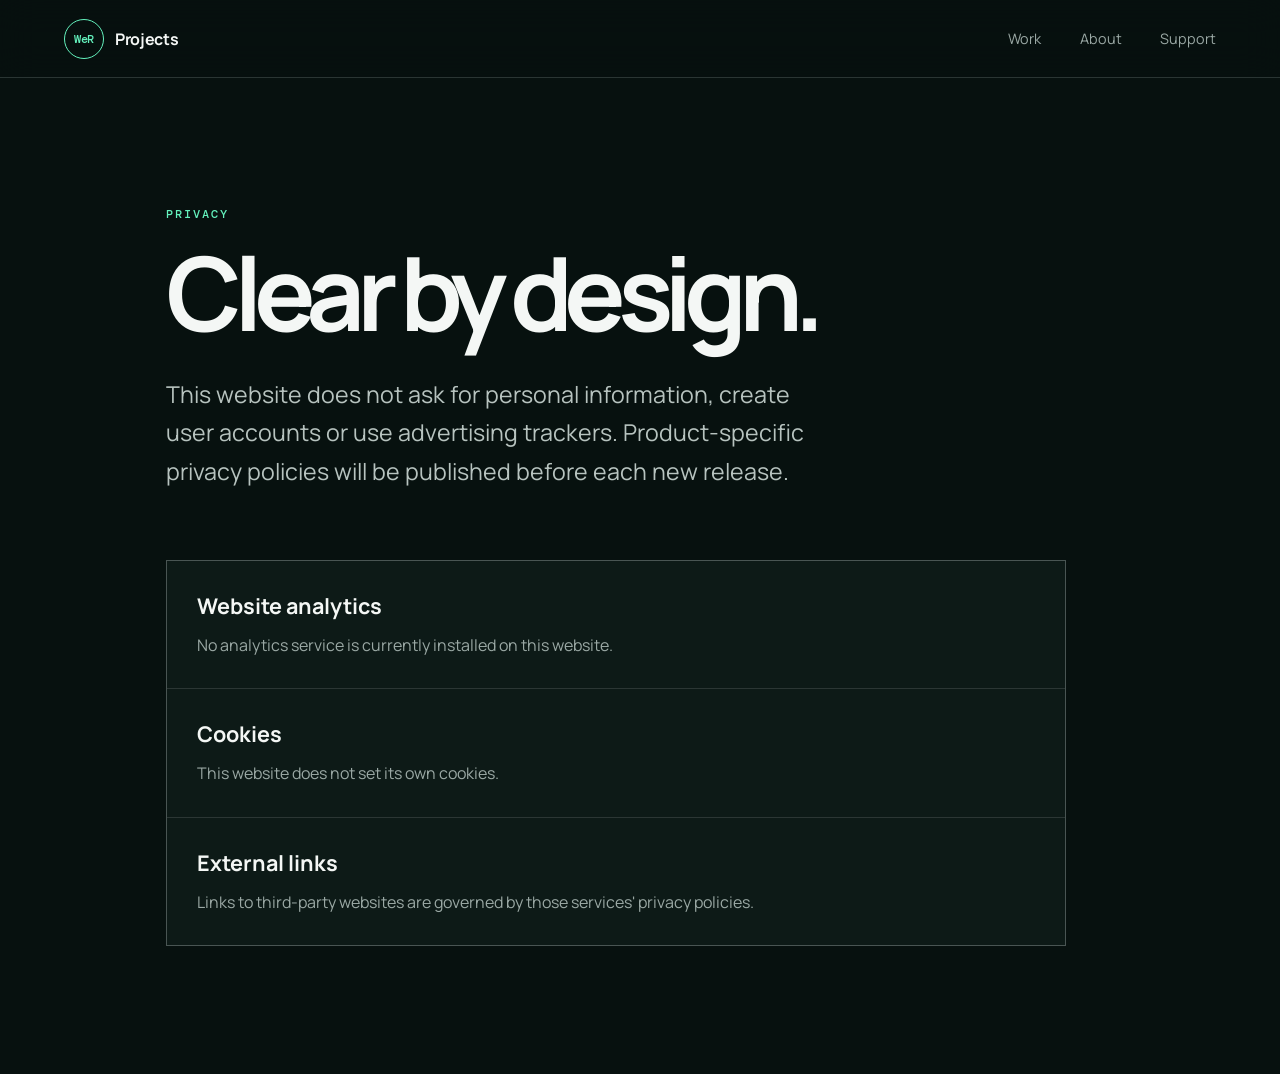
==== privacy.html @ 65265686 "Build first WeR Projects portfolio" ====
<!doctype html><html lang="en"><head><meta charset="UTF-8"><meta name="viewport" content="width=device-width,initial-scale=1"><meta name="description" content="Privacy information for WeR Projects."><title>Privacy — WeR Projects</title><link rel="stylesheet" href="styles.css"></head><body><header class="site-header"><a class="brand" href="index.html"><span class="brand-mark">WeR</span><span>Projects</span></a><nav><a href="index.html#work">Work</a><a href="index.html#about">About</a><a href="support.html">Support</a></nav></header><main class="page-shell"><p class="eyebrow">Privacy</p><h1>Clear by design.</h1><p class="lead">This website does not ask for personal information, create user accounts or use advertising trackers. Product-specific privacy policies will be published before each new release.</p><div class="info-list"><section class="info-row"><h2>Website analytics</h2><p>No analytics service is currently installed on this website.</p></section><section class="info-row"><h2>Cookies</h2><p>This website does not set its own cookies.</p></section><section class="info-row"><h2>External links</h2><p>Links to third-party websites are governed by those services' privacy policies.</p></section></div></main></body></html>
---- styles.css ----
@import url("https://fonts.googleapis.com/css2?family=DM+Mono:wght@400;500&family=Manrope:wght@400;500;600;700&display=swap");
:root{color-scheme:dark;--ink:#f4f7f5;--muted:#9aa8a4;--paper:#07110f;--panel:#0d1a17;--line:rgba(229,244,238,.16);--mint:#64f2bd;--cyan:#5cc8ff;--orange:#ff845e;font-family:"Manrope",sans-serif;background:var(--paper);color:var(--ink)}
*{box-sizing:border-box}html{scroll-behavior:smooth}body{margin:0;min-width:320px;background:var(--paper)}a{color:inherit;text-decoration:none}
.site-header{position:sticky;top:0;z-index:20;display:flex;align-items:center;justify-content:space-between;min-height:78px;padding:0 clamp(22px,5vw,76px);border-bottom:1px solid var(--line);background:rgba(7,17,15,.82);backdrop-filter:blur(18px)}
.brand{display:inline-flex;align-items:center;gap:11px;font-weight:700;letter-spacing:-.02em}.brand-mark{display:grid;place-items:center;width:40px;aspect-ratio:1;border:1px solid var(--mint);border-radius:50%;color:var(--mint);font:500 12px/1 "DM Mono",monospace}.brand-mark span{color:var(--ink)}nav{display:flex;gap:clamp(18px,3vw,42px)}nav a,footer a{color:var(--muted);font-size:.9rem;transition:color 180ms ease}nav a:hover,nav a:focus-visible,footer a:hover,footer a:focus-visible{color:var(--mint)}
.hero{display:grid;grid-template-columns:1.08fr .92fr;min-height:calc(100vh - 78px);overflow:hidden;border-bottom:1px solid var(--line)}.hero-copy{display:flex;flex-direction:column;justify-content:center;padding:80px clamp(24px,6.5vw,100px)}.eyebrow{margin:0 0 28px;color:var(--mint);font:500 .76rem/1.4 "DM Mono",monospace;letter-spacing:.16em;text-transform:uppercase}h1,h2,h3,p{text-wrap:balance}h1{margin:0;font-size:clamp(4.2rem,9vw,9.8rem);line-height:.82;letter-spacing:-.085em}h1 em{color:var(--mint);font-style:normal}.intro{max-width:620px;margin:48px 0 30px;color:#c5cfcc;font-size:clamp(1.05rem,1.8vw,1.4rem);line-height:1.6}.text-link{width:fit-content;padding-bottom:5px;border-bottom:1px solid var(--mint);color:var(--mint);font-weight:600}.text-link span{display:inline-block;margin-left:8px;transition:transform 180ms ease}.text-link:hover span{transform:translate(4px,3px)}
.hero-object{position:relative;min-height:600px;background:#0b1815;border-left:1px solid var(--line);overflow:hidden}.hero-object::before{content:"";position:absolute;inset:0;opacity:.18;background-image:linear-gradient(var(--line) 1px,transparent 1px),linear-gradient(90deg,var(--line) 1px,transparent 1px);background-size:48px 48px}.core{position:absolute;left:50%;top:50%;display:grid;place-items:center;width:190px;aspect-ratio:1;transform:translate(-50%,-50%);border-radius:50%;background:var(--mint);box-shadow:0 0 80px rgba(100,242,189,.2);color:#06100d;font:500 2.2rem "DM Mono",monospace}.orbit{position:absolute;left:50%;top:50%;aspect-ratio:1;border:1px solid rgba(100,242,189,.45);border-radius:50%;transform:translate(-50%,-50%);animation:spin 18s linear infinite}.orbit::before{content:"";position:absolute;top:8%;left:18%;width:13px;aspect-ratio:1;border-radius:50%;background:var(--cyan);box-shadow:0 0 18px var(--cyan)}.orbit-one{width:430px}.orbit-two{width:660px;animation-direction:reverse;animation-duration:28s}.orbit-two::before{top:68%;left:95%;background:var(--orange);box-shadow:0 0 18px var(--orange)}.object-label{position:absolute;color:var(--muted);font:500 .68rem "DM Mono",monospace;letter-spacing:.18em}.label-one{top:16%;left:14%}.label-two{right:13%;top:36%}.label-three{bottom:13%;left:18%}@keyframes spin{to{transform:translate(-50%,-50%) rotate(360deg)}}
.work,.about,.contact{padding:clamp(90px,12vw,180px) clamp(22px,6.5vw,100px)}.section-heading{display:flex;justify-content:space-between;align-items:flex-start;gap:30px;margin-bottom:72px}.section-heading h2,.about h2,.contact h2{margin:0;font-size:clamp(2.4rem,5vw,5.6rem);line-height:1.03;letter-spacing:-.055em}.project-grid{display:grid;grid-template-columns:1fr 1fr;gap:18px}.project-card{border:1px solid var(--line);background:var(--panel);border-radius:3px;overflow:hidden}.featured{grid-column:1/-1;display:grid;grid-template-columns:1.35fr .65fr;min-height:560px}.project-visual{position:relative;overflow:hidden;min-height:420px;background:#d8f8ee}.project-visual strong{position:absolute;right:28px;bottom:16px;color:rgba(7,17,15,.22);font:500 clamp(5rem,15vw,13rem)/1 "DM Mono",monospace}.ball{position:absolute;display:block;border-radius:50%;box-shadow:0 30px 80px rgba(7,17,15,.2)}.ball-red{left:15%;top:16%;width:28%;aspect-ratio:1;background:var(--orange)}.ball-blue{right:19%;bottom:15%;width:20%;aspect-ratio:1;background:var(--cyan)}.trail{position:absolute;left:33%;top:46%;width:45%;height:18px;border-radius:100%;background:#07110f;transform:rotate(-27deg)}.project-info{display:flex;flex-direction:column;justify-content:space-between;padding:46px}.meta{margin:0 0 12px;color:var(--muted);font:500 .73rem "DM Mono",monospace;letter-spacing:.1em;text-transform:uppercase}.project-card h3{margin:0;font-size:clamp(2rem,3.5vw,4rem);letter-spacing:-.05em}.project-info>p{color:#b7c3bf;line-height:1.7}.status{width:fit-content;padding:8px 12px;border:1px solid var(--line);color:var(--mint);font:500 .7rem "DM Mono",monospace;text-transform:uppercase}.compact{min-height:290px;padding:36px;display:flex;flex-direction:column;justify-content:space-between;transition:border-color 180ms ease,transform 180ms ease}.compact:hover{transform:translateY(-4px);border-color:rgba(100,242,189,.5)}.compact h3{margin-bottom:24px}.project-number{align-self:flex-end;color:rgba(244,247,245,.13);font:500 5rem "DM Mono",monospace}.fruits{background:#182512}.smash{background:#161c2b}.next{background:#151b19}.pulse{width:62px;aspect-ratio:1;border-radius:50%;border:1px solid var(--mint);box-shadow:0 0 0 14px rgba(100,242,189,.06),0 0 0 28px rgba(100,242,189,.03);animation:pulse 2.4s ease-in-out infinite}@keyframes pulse{50%{transform:scale(.86);opacity:.7}}
.about{border-top:1px solid var(--line);border-bottom:1px solid var(--line);background:#091411}.about-grid{display:grid;grid-template-columns:1fr 1fr;gap:70px}.about-copy{max-width:650px}.about-copy p{margin:0 0 24px;color:#b7c3bf;font-size:clamp(1.05rem,1.5vw,1.28rem);line-height:1.75}.contact{min-height:70vh;display:flex;flex-direction:column;justify-content:center}.contact-links{display:flex;gap:14px;margin-top:50px}.contact-links a{display:flex;justify-content:space-between;gap:50px;min-width:245px;padding:19px 22px;border:1px solid var(--line);transition:background 180ms ease,color 180ms ease}.contact-links a:hover{background:var(--mint);color:#07110f}
footer{display:grid;grid-template-columns:auto 1fr auto;align-items:center;gap:40px;padding:34px clamp(22px,5vw,76px);border-top:1px solid var(--line);color:var(--muted);font-size:.82rem}footer p{margin:0}footer>div{display:flex;gap:28px}.footer-brand{color:var(--ink)}.page-shell{min-height:calc(100vh - 78px);padding:clamp(70px,10vw,140px) clamp(22px,13vw,210px)}.page-shell h1{font-size:clamp(3.5rem,8vw,8rem)}.page-shell .lead{max-width:760px;margin:40px 0 70px;color:#b7c3bf;font-size:clamp(1.1rem,2vw,1.45rem);line-height:1.65}.info-list{display:grid;gap:1px;max-width:900px;background:var(--line);border:1px solid var(--line)}.info-row{padding:30px;background:var(--panel)}.info-row h2{margin:0 0 12px;font-size:1.35rem}.info-row p{margin:0;color:var(--muted);line-height:1.65}
@media(max-width:820px){.site-header{min-height:68px}.brand>span:last-child{display:none}nav{gap:18px}nav a{font-size:.82rem}.hero{grid-template-columns:1fr}.hero-copy{min-height:77vh}.hero-object{min-height:520px;border-left:0;border-top:1px solid var(--line)}.orbit-two{width:560px}.orbit-one{width:340px}.core{width:150px}.section-heading{display:block}.section-heading .eyebrow{margin-bottom:22px}.featured{grid-template-columns:1fr}.project-grid{grid-template-columns:1fr}.compact{min-height:250px}.about-grid{grid-template-columns:1fr;gap:42px}.contact-links{flex-direction:column;align-items:stretch}.contact-links a{min-width:0}footer{grid-template-columns:1fr;gap:22px}footer>div{justify-content:space-between}.footer-brand>span:last-child{display:inline}}
@media(prefers-reduced-motion:reduce){html{scroll-behavior:auto}*,*::before,*::after{animation-duration:.01ms!important;animation-iteration-count:1!important}}
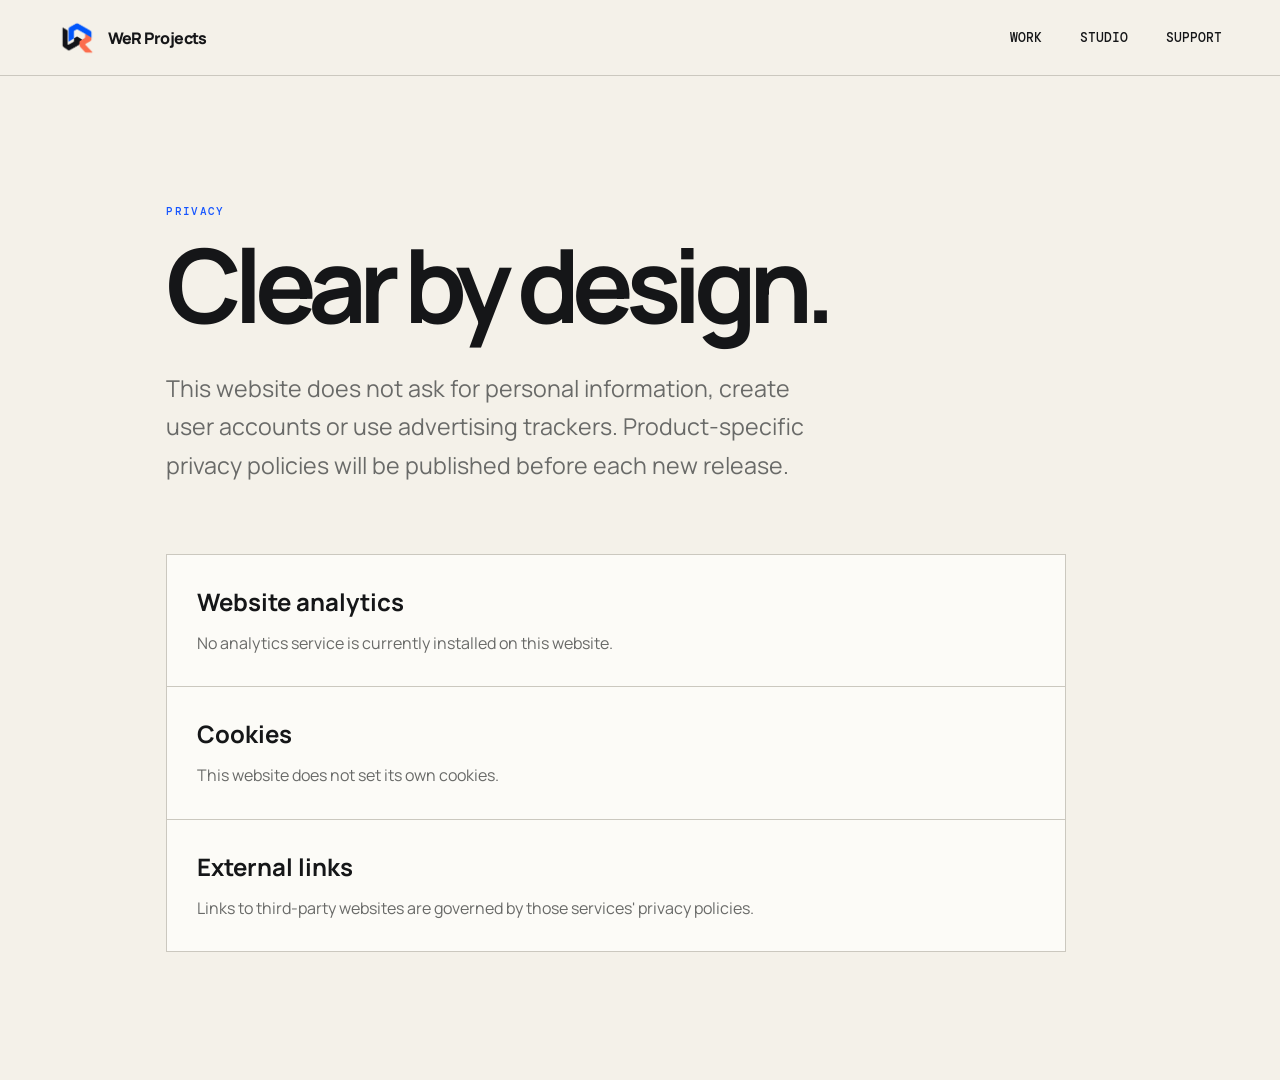
==== commit 50644fa8: "Redesign site around new WeR brand" ====
--- a/privacy.html
+++ b/privacy.html
@@ -1 +1,26 @@
-<!doctype html><html lang="en"><head><meta charset="UTF-8"><meta name="viewport" content="width=device-width,initial-scale=1"><meta name="description" content="Privacy information for WeR Projects."><title>Privacy — WeR Projects</title><link rel="stylesheet" href="styles.css"></head><body><header class="site-header"><a class="brand" href="index.html"><span class="brand-mark">WeR</span><span>Projects</span></a><nav><a href="index.html#work">Work</a><a href="index.html#about">About</a><a href="support.html">Support</a></nav></header><main class="page-shell"><p class="eyebrow">Privacy</p><h1>Clear by design.</h1><p class="lead">This website does not ask for personal information, create user accounts or use advertising trackers. Product-specific privacy policies will be published before each new release.</p><div class="info-list"><section class="info-row"><h2>Website analytics</h2><p>No analytics service is currently installed on this website.</p></section><section class="info-row"><h2>Cookies</h2><p>This website does not set its own cookies.</p></section><section class="info-row"><h2>External links</h2><p>Links to third-party websites are governed by those services' privacy policies.</p></section></div></main></body></html>
+<!doctype html>
+<html lang="en">
+  <head>
+    <meta charset="UTF-8" />
+    <meta name="viewport" content="width=device-width, initial-scale=1" />
+    <meta name="description" content="Privacy information for WeR Projects." />
+    <title>Privacy — WeR Projects</title>
+    <link rel="icon" href="assets/wer-symbol.png" />
+    <link rel="stylesheet" href="styles.css" />
+  </head>
+  <body>
+    <header class="site-header">
+      <a class="brand" href="index.html"><img src="assets/wer-symbol.png" alt="" /><span>WeR Projects</span></a>
+      <nav><a href="index.html#work">Work</a><a href="index.html#studio">Studio</a><a href="support.html">Support</a></nav>
+    </header>
+    <main class="page-shell">
+      <p class="label">Privacy</p><h1>Clear by design.</h1>
+      <p class="lead">This website does not ask for personal information, create user accounts or use advertising trackers. Product-specific privacy policies will be published before each new release.</p>
+      <div class="info-list">
+        <section class="info-row"><h2>Website analytics</h2><p>No analytics service is currently installed on this website.</p></section>
+        <section class="info-row"><h2>Cookies</h2><p>This website does not set its own cookies.</p></section>
+        <section class="info-row"><h2>External links</h2><p>Links to third-party websites are governed by those services' privacy policies.</p></section>
+      </div>
+    </main>
+  </body>
+</html>
--- a/styles.css
+++ b/styles.css
@@ -1,12 +1,13 @@
-@import url("https://fonts.googleapis.com/css2?family=DM+Mono:wght@400;500&family=Manrope:wght@400;500;600;700&display=swap");
-:root{color-scheme:dark;--ink:#f4f7f5;--muted:#9aa8a4;--paper:#07110f;--panel:#0d1a17;--line:rgba(229,244,238,.16);--mint:#64f2bd;--cyan:#5cc8ff;--orange:#ff845e;font-family:"Manrope",sans-serif;background:var(--paper);color:var(--ink)}
-*{box-sizing:border-box}html{scroll-behavior:smooth}body{margin:0;min-width:320px;background:var(--paper)}a{color:inherit;text-decoration:none}
-.site-header{position:sticky;top:0;z-index:20;display:flex;align-items:center;justify-content:space-between;min-height:78px;padding:0 clamp(22px,5vw,76px);border-bottom:1px solid var(--line);background:rgba(7,17,15,.82);backdrop-filter:blur(18px)}
-.brand{display:inline-flex;align-items:center;gap:11px;font-weight:700;letter-spacing:-.02em}.brand-mark{display:grid;place-items:center;width:40px;aspect-ratio:1;border:1px solid var(--mint);border-radius:50%;color:var(--mint);font:500 12px/1 "DM Mono",monospace}.brand-mark span{color:var(--ink)}nav{display:flex;gap:clamp(18px,3vw,42px)}nav a,footer a{color:var(--muted);font-size:.9rem;transition:color 180ms ease}nav a:hover,nav a:focus-visible,footer a:hover,footer a:focus-visible{color:var(--mint)}
-.hero{display:grid;grid-template-columns:1.08fr .92fr;min-height:calc(100vh - 78px);overflow:hidden;border-bottom:1px solid var(--line)}.hero-copy{display:flex;flex-direction:column;justify-content:center;padding:80px clamp(24px,6.5vw,100px)}.eyebrow{margin:0 0 28px;color:var(--mint);font:500 .76rem/1.4 "DM Mono",monospace;letter-spacing:.16em;text-transform:uppercase}h1,h2,h3,p{text-wrap:balance}h1{margin:0;font-size:clamp(4.2rem,9vw,9.8rem);line-height:.82;letter-spacing:-.085em}h1 em{color:var(--mint);font-style:normal}.intro{max-width:620px;margin:48px 0 30px;color:#c5cfcc;font-size:clamp(1.05rem,1.8vw,1.4rem);line-height:1.6}.text-link{width:fit-content;padding-bottom:5px;border-bottom:1px solid var(--mint);color:var(--mint);font-weight:600}.text-link span{display:inline-block;margin-left:8px;transition:transform 180ms ease}.text-link:hover span{transform:translate(4px,3px)}
-.hero-object{position:relative;min-height:600px;background:#0b1815;border-left:1px solid var(--line);overflow:hidden}.hero-object::before{content:"";position:absolute;inset:0;opacity:.18;background-image:linear-gradient(var(--line) 1px,transparent 1px),linear-gradient(90deg,var(--line) 1px,transparent 1px);background-size:48px 48px}.core{position:absolute;left:50%;top:50%;display:grid;place-items:center;width:190px;aspect-ratio:1;transform:translate(-50%,-50%);border-radius:50%;background:var(--mint);box-shadow:0 0 80px rgba(100,242,189,.2);color:#06100d;font:500 2.2rem "DM Mono",monospace}.orbit{position:absolute;left:50%;top:50%;aspect-ratio:1;border:1px solid rgba(100,242,189,.45);border-radius:50%;transform:translate(-50%,-50%);animation:spin 18s linear infinite}.orbit::before{content:"";position:absolute;top:8%;left:18%;width:13px;aspect-ratio:1;border-radius:50%;background:var(--cyan);box-shadow:0 0 18px var(--cyan)}.orbit-one{width:430px}.orbit-two{width:660px;animation-direction:reverse;animation-duration:28s}.orbit-two::before{top:68%;left:95%;background:var(--orange);box-shadow:0 0 18px var(--orange)}.object-label{position:absolute;color:var(--muted);font:500 .68rem "DM Mono",monospace;letter-spacing:.18em}.label-one{top:16%;left:14%}.label-two{right:13%;top:36%}.label-three{bottom:13%;left:18%}@keyframes spin{to{transform:translate(-50%,-50%) rotate(360deg)}}
-.work,.about,.contact{padding:clamp(90px,12vw,180px) clamp(22px,6.5vw,100px)}.section-heading{display:flex;justify-content:space-between;align-items:flex-start;gap:30px;margin-bottom:72px}.section-heading h2,.about h2,.contact h2{margin:0;font-size:clamp(2.4rem,5vw,5.6rem);line-height:1.03;letter-spacing:-.055em}.project-grid{display:grid;grid-template-columns:1fr 1fr;gap:18px}.project-card{border:1px solid var(--line);background:var(--panel);border-radius:3px;overflow:hidden}.featured{grid-column:1/-1;display:grid;grid-template-columns:1.35fr .65fr;min-height:560px}.project-visual{position:relative;overflow:hidden;min-height:420px;background:#d8f8ee}.project-visual strong{position:absolute;right:28px;bottom:16px;color:rgba(7,17,15,.22);font:500 clamp(5rem,15vw,13rem)/1 "DM Mono",monospace}.ball{position:absolute;display:block;border-radius:50%;box-shadow:0 30px 80px rgba(7,17,15,.2)}.ball-red{left:15%;top:16%;width:28%;aspect-ratio:1;background:var(--orange)}.ball-blue{right:19%;bottom:15%;width:20%;aspect-ratio:1;background:var(--cyan)}.trail{position:absolute;left:33%;top:46%;width:45%;height:18px;border-radius:100%;background:#07110f;transform:rotate(-27deg)}.project-info{display:flex;flex-direction:column;justify-content:space-between;padding:46px}.meta{margin:0 0 12px;color:var(--muted);font:500 .73rem "DM Mono",monospace;letter-spacing:.1em;text-transform:uppercase}.project-card h3{margin:0;font-size:clamp(2rem,3.5vw,4rem);letter-spacing:-.05em}.project-info>p{color:#b7c3bf;line-height:1.7}.status{width:fit-content;padding:8px 12px;border:1px solid var(--line);color:var(--mint);font:500 .7rem "DM Mono",monospace;text-transform:uppercase}.compact{min-height:290px;padding:36px;display:flex;flex-direction:column;justify-content:space-between;transition:border-color 180ms ease,transform 180ms ease}.compact:hover{transform:translateY(-4px);border-color:rgba(100,242,189,.5)}.compact h3{margin-bottom:24px}.project-number{align-self:flex-end;color:rgba(244,247,245,.13);font:500 5rem "DM Mono",monospace}.fruits{background:#182512}.smash{background:#161c2b}.next{background:#151b19}.pulse{width:62px;aspect-ratio:1;border-radius:50%;border:1px solid var(--mint);box-shadow:0 0 0 14px rgba(100,242,189,.06),0 0 0 28px rgba(100,242,189,.03);animation:pulse 2.4s ease-in-out infinite}@keyframes pulse{50%{transform:scale(.86);opacity:.7}}
-.about{border-top:1px solid var(--line);border-bottom:1px solid var(--line);background:#091411}.about-grid{display:grid;grid-template-columns:1fr 1fr;gap:70px}.about-copy{max-width:650px}.about-copy p{margin:0 0 24px;color:#b7c3bf;font-size:clamp(1.05rem,1.5vw,1.28rem);line-height:1.75}.contact{min-height:70vh;display:flex;flex-direction:column;justify-content:center}.contact-links{display:flex;gap:14px;margin-top:50px}.contact-links a{display:flex;justify-content:space-between;gap:50px;min-width:245px;padding:19px 22px;border:1px solid var(--line);transition:background 180ms ease,color 180ms ease}.contact-links a:hover{background:var(--mint);color:#07110f}
-footer{display:grid;grid-template-columns:auto 1fr auto;align-items:center;gap:40px;padding:34px clamp(22px,5vw,76px);border-top:1px solid var(--line);color:var(--muted);font-size:.82rem}footer p{margin:0}footer>div{display:flex;gap:28px}.footer-brand{color:var(--ink)}.page-shell{min-height:calc(100vh - 78px);padding:clamp(70px,10vw,140px) clamp(22px,13vw,210px)}.page-shell h1{font-size:clamp(3.5rem,8vw,8rem)}.page-shell .lead{max-width:760px;margin:40px 0 70px;color:#b7c3bf;font-size:clamp(1.1rem,2vw,1.45rem);line-height:1.65}.info-list{display:grid;gap:1px;max-width:900px;background:var(--line);border:1px solid var(--line)}.info-row{padding:30px;background:var(--panel)}.info-row h2{margin:0 0 12px;font-size:1.35rem}.info-row p{margin:0;color:var(--muted);line-height:1.65}
-@media(max-width:820px){.site-header{min-height:68px}.brand>span:last-child{display:none}nav{gap:18px}nav a{font-size:.82rem}.hero{grid-template-columns:1fr}.hero-copy{min-height:77vh}.hero-object{min-height:520px;border-left:0;border-top:1px solid var(--line)}.orbit-two{width:560px}.orbit-one{width:340px}.core{width:150px}.section-heading{display:block}.section-heading .eyebrow{margin-bottom:22px}.featured{grid-template-columns:1fr}.project-grid{grid-template-columns:1fr}.compact{min-height:250px}.about-grid{grid-template-columns:1fr;gap:42px}.contact-links{flex-direction:column;align-items:stretch}.contact-links a{min-width:0}footer{grid-template-columns:1fr;gap:22px}footer>div{justify-content:space-between}.footer-brand>span:last-child{display:inline}}
-@media(prefers-reduced-motion:reduce){html{scroll-behavior:auto}*,*::before,*::after{animation-duration:.01ms!important;animation-iteration-count:1!important}}
+@import url("https://fonts.googleapis.com/css2?family=DM+Mono:wght@400;500&family=Manrope:wght@400;500;600;700;800&display=swap");
+:root{--ink:#151618;--paper:#f4f1e9;--white:#fcfbf7;--line:#cbc8bf;--blue:#1555ff;--coral:#ff684e;--lime:#cced62;--muted:#696a68;font-family:"Manrope",sans-serif;color:var(--ink);background:var(--paper)}
+*{box-sizing:border-box}html{scroll-behavior:smooth}body{margin:0;min-width:320px;background:var(--paper)}a{color:inherit;text-decoration:none}img{display:block;max-width:100%}
+.site-header{position:sticky;top:0;z-index:20;display:flex;align-items:center;justify-content:space-between;height:76px;padding:0 clamp(20px,4.5vw,70px);border-bottom:1px solid var(--line);background:rgba(244,241,233,.9);backdrop-filter:blur(16px)}.brand{display:flex;align-items:center;gap:12px;font-weight:800;letter-spacing:-.035em}.brand img{width:38px;height:38px;object-fit:contain}.site-header nav{display:flex;gap:clamp(18px,3vw,44px);font:500 .82rem "DM Mono",monospace;text-transform:uppercase}.site-header nav a{padding:7px 0;border-bottom:1px solid transparent}.site-header nav a:hover{border-color:var(--ink)}
+.hero{display:grid;grid-template-columns:1.04fr .96fr;min-height:calc(100vh - 76px);border-bottom:1px solid var(--line)}.hero-copy{display:flex;flex-direction:column;justify-content:center;padding:clamp(70px,10vw,145px) clamp(24px,6vw,92px)}.kicker{display:flex;justify-content:space-between;gap:20px;margin:0 0 55px;font:500 .7rem "DM Mono",monospace;text-transform:uppercase;letter-spacing:.1em}.kicker span:last-child{color:var(--muted)}h1,h2,h3,p{text-wrap:balance}h1{margin:0;font-size:clamp(4rem,8.4vw,9rem);line-height:.87;letter-spacing:-.078em}h1 em{color:var(--blue);font-style:normal}.hero-intro{max-width:660px;margin:48px 0 32px;color:var(--muted);font-size:clamp(1.03rem,1.7vw,1.32rem);line-height:1.65}.button{display:flex;justify-content:space-between;width:min(100%,250px);padding:16px 18px;border:1px solid var(--ink);font:600 .78rem "DM Mono",monospace;text-transform:uppercase;transition:.18s}.button:hover{background:var(--ink);color:var(--paper)}
+.making-board{position:relative;min-height:680px;overflow:hidden;border-left:1px solid var(--line);background-color:var(--white);background-image:linear-gradient(rgba(21,22,24,.06) 1px,transparent 1px),linear-gradient(90deg,rgba(21,22,24,.06) 1px,transparent 1px);background-size:32px 32px}.board-top{position:absolute;inset:24px 26px auto;display:flex;justify-content:space-between;font:500 .66rem "DM Mono",monospace}.board-top span:last-child{color:var(--blue)}.mark-stage{position:absolute;left:9%;top:13%;display:grid;place-items:center;width:35%;aspect-ratio:1;border:1px solid var(--ink);background:var(--paper);box-shadow:12px 12px 0 var(--blue)}.mark-stage img{width:76%;height:76%;object-fit:contain}.process-step{position:absolute;display:flex;align-items:center;gap:15px;width:42%;padding:18px;border:1px solid var(--ink);background:var(--white);font-size:.82rem}.process-step b{color:var(--blue);font:500 .75rem "DM Mono",monospace}.step-one{right:7%;top:21%}.step-two{right:15%;top:42%}.step-three{left:11%;bottom:20%}.connector{position:absolute;border:solid var(--coral);border-width:0 2px 2px 0}.c-one{right:25%;top:33%;width:15%;height:9%}.c-two{left:28%;top:51%;width:28%;height:17%}.board-note{position:absolute;right:7%;bottom:7%;margin:0;color:var(--muted);font:400 .7rem/1.6 "DM Mono",monospace}.statement{display:grid;grid-template-columns:1fr 2fr 1fr;align-items:center;gap:30px;padding:30px clamp(24px,6vw,92px);background:var(--blue);color:#fff}.statement p,.statement span{margin:0;font:500 .72rem "DM Mono",monospace;text-transform:uppercase}.statement strong{text-align:center;font-size:clamp(1.5rem,3vw,3rem);letter-spacing:-.04em}.statement span{text-align:right}
+.work,.studio,.principles{padding:clamp(90px,12vw,170px) clamp(24px,6vw,92px)}.section-head{display:grid;grid-template-columns:1.6fr .65fr;gap:70px;align-items:end;margin-bottom:70px}.label{margin:0 0 22px;color:var(--blue);font:500 .68rem "DM Mono",monospace;letter-spacing:.12em;text-transform:uppercase}.section-head h2,.studio h2,footer h2{margin:0;font-size:clamp(3rem,6.5vw,7.4rem);line-height:.9;letter-spacing:-.07em}.section-head>p{margin:0;color:var(--muted);line-height:1.7}.projects{display:grid;grid-template-columns:1fr 1fr;gap:14px}.project{border:1px solid var(--ink);background:var(--white)}.project-main{grid-column:1/-1;display:grid;grid-template-columns:1.25fr .75fr;min-height:560px}.project-art{position:relative;overflow:hidden;background:#d9f7ed}.project-art>span{position:absolute;right:25px;bottom:0;color:rgba(21,22,24,.15);font:500 clamp(7rem,17vw,15rem)/.8 "DM Mono",monospace}.red-disc,.blue-disc{position:absolute;border-radius:50%}.red-disc{left:14%;top:17%;width:28%;aspect-ratio:1;background:var(--coral)}.blue-disc{right:17%;bottom:13%;width:21%;aspect-ratio:1;background:var(--blue)}.route{position:absolute;left:33%;top:47%;width:42%;height:18px;border-radius:20px;background:var(--ink);transform:rotate(-24deg)}.project-copy{display:flex;flex-direction:column;justify-content:space-between;padding:clamp(30px,5vw,64px)}.project h3{margin:0;font-size:clamp(2.5rem,5vw,5.4rem);line-height:.95;letter-spacing:-.06em}.project-copy>p:not(.label){color:var(--muted);line-height:1.7}.tag{width:fit-content;padding:8px 11px;border:1px solid currentColor;font:500 .65rem "DM Mono",monospace;text-transform:uppercase}.project-small{display:flex;flex-direction:column;justify-content:space-between;min-height:300px;padding:32px}.project-small h3{margin-bottom:28px}.project-index{align-self:flex-end;color:rgba(21,22,24,.28);font:500 4.8rem "DM Mono",monospace}.lime-card{background:var(--lime)}.blue-card{background:#d8e2ff}.coral-card{background:#ffd8d0}.building-mark{display:flex;gap:8px;align-items:flex-end;height:80px}.building-mark i{display:block;width:22px;background:var(--coral)}.building-mark i:nth-child(1){height:32%}.building-mark i:nth-child(2){height:65%;background:var(--blue)}.building-mark i:nth-child(3){height:100%;background:var(--ink)}
+.studio{display:grid;grid-template-columns:1.15fr .85fr;gap:clamp(60px,12vw,180px);border-top:1px solid var(--line);background:var(--white)}.studio-copy{padding-top:55px}.studio-copy p{margin:0 0 26px;color:var(--muted);font-size:clamp(1.05rem,1.6vw,1.3rem);line-height:1.75}.studio-copy a{display:flex;justify-content:space-between;margin-top:45px;padding:18px 0;border-top:1px solid var(--ink);border-bottom:1px solid var(--ink);font:600 .75rem "DM Mono",monospace;text-transform:uppercase}.principles{border-top:1px solid var(--line)}.principle-grid{display:grid;grid-template-columns:repeat(3,1fr);gap:14px}.principle-grid article{min-height:280px;padding:28px;border:1px solid var(--line);background:var(--white)}.principle-grid span{color:var(--blue);font:500 .72rem "DM Mono",monospace}.principle-grid h3{margin:90px 0 15px;font-size:1.45rem}.principle-grid p{margin:0;color:var(--muted);line-height:1.6}
+footer{padding:clamp(70px,10vw,130px) clamp(24px,6vw,92px) 30px;background:var(--ink);color:var(--paper)}.footer-lead{display:flex;align-items:center;gap:clamp(25px,5vw,70px);padding-bottom:90px}.footer-lead img{width:clamp(90px,15vw,200px)}.footer-base{display:flex;justify-content:space-between;padding-top:24px;border-top:1px solid rgba(244,241,233,.25);font:400 .72rem "DM Mono",monospace;text-transform:uppercase}.footer-base div{display:flex;gap:30px}
+.page-shell{min-height:calc(100vh - 76px);padding:clamp(70px,10vw,140px) clamp(24px,13vw,210px)}.page-shell h1{font-size:clamp(3.5rem,8vw,8rem)}.page-shell .lead{max-width:760px;margin:40px 0 70px;color:var(--muted);font-size:clamp(1.1rem,2vw,1.45rem);line-height:1.65}.info-list{display:grid;gap:1px;max-width:900px;background:var(--line);border:1px solid var(--line)}.info-row{padding:30px;background:var(--white)}.info-row h2{margin:0 0 12px}.info-row p{margin:0;color:var(--muted);line-height:1.65}
+@media(max-width:850px){.site-header{height:68px}.brand span{display:none}.site-header nav{gap:16px;font-size:.68rem}.hero{grid-template-columns:1fr}.hero-copy{min-height:75vh}.making-board{min-height:620px;border-left:0;border-top:1px solid var(--line)}.statement{grid-template-columns:1fr}.statement strong{text-align:left}.statement span{text-align:left}.section-head,.studio{grid-template-columns:1fr}.projects{grid-template-columns:1fr}.project-main{grid-template-columns:1fr}.project-art{min-height:400px}.project-small{min-height:250px}.principle-grid{grid-template-columns:1fr}.footer-lead{align-items:flex-start;flex-direction:column}.footer-base{flex-direction:column;gap:22px}}
+@media(max-width:520px){.kicker span:last-child{display:none}.process-step{width:52%;font-size:.72rem}.mark-stage{width:42%}.step-one{right:3%}.step-two{right:6%}.step-three{left:6%}.footer-base div{flex-wrap:wrap}.project-copy{min-height:400px}}
+@media(prefers-reduced-motion:reduce){html{scroll-behavior:auto}}
